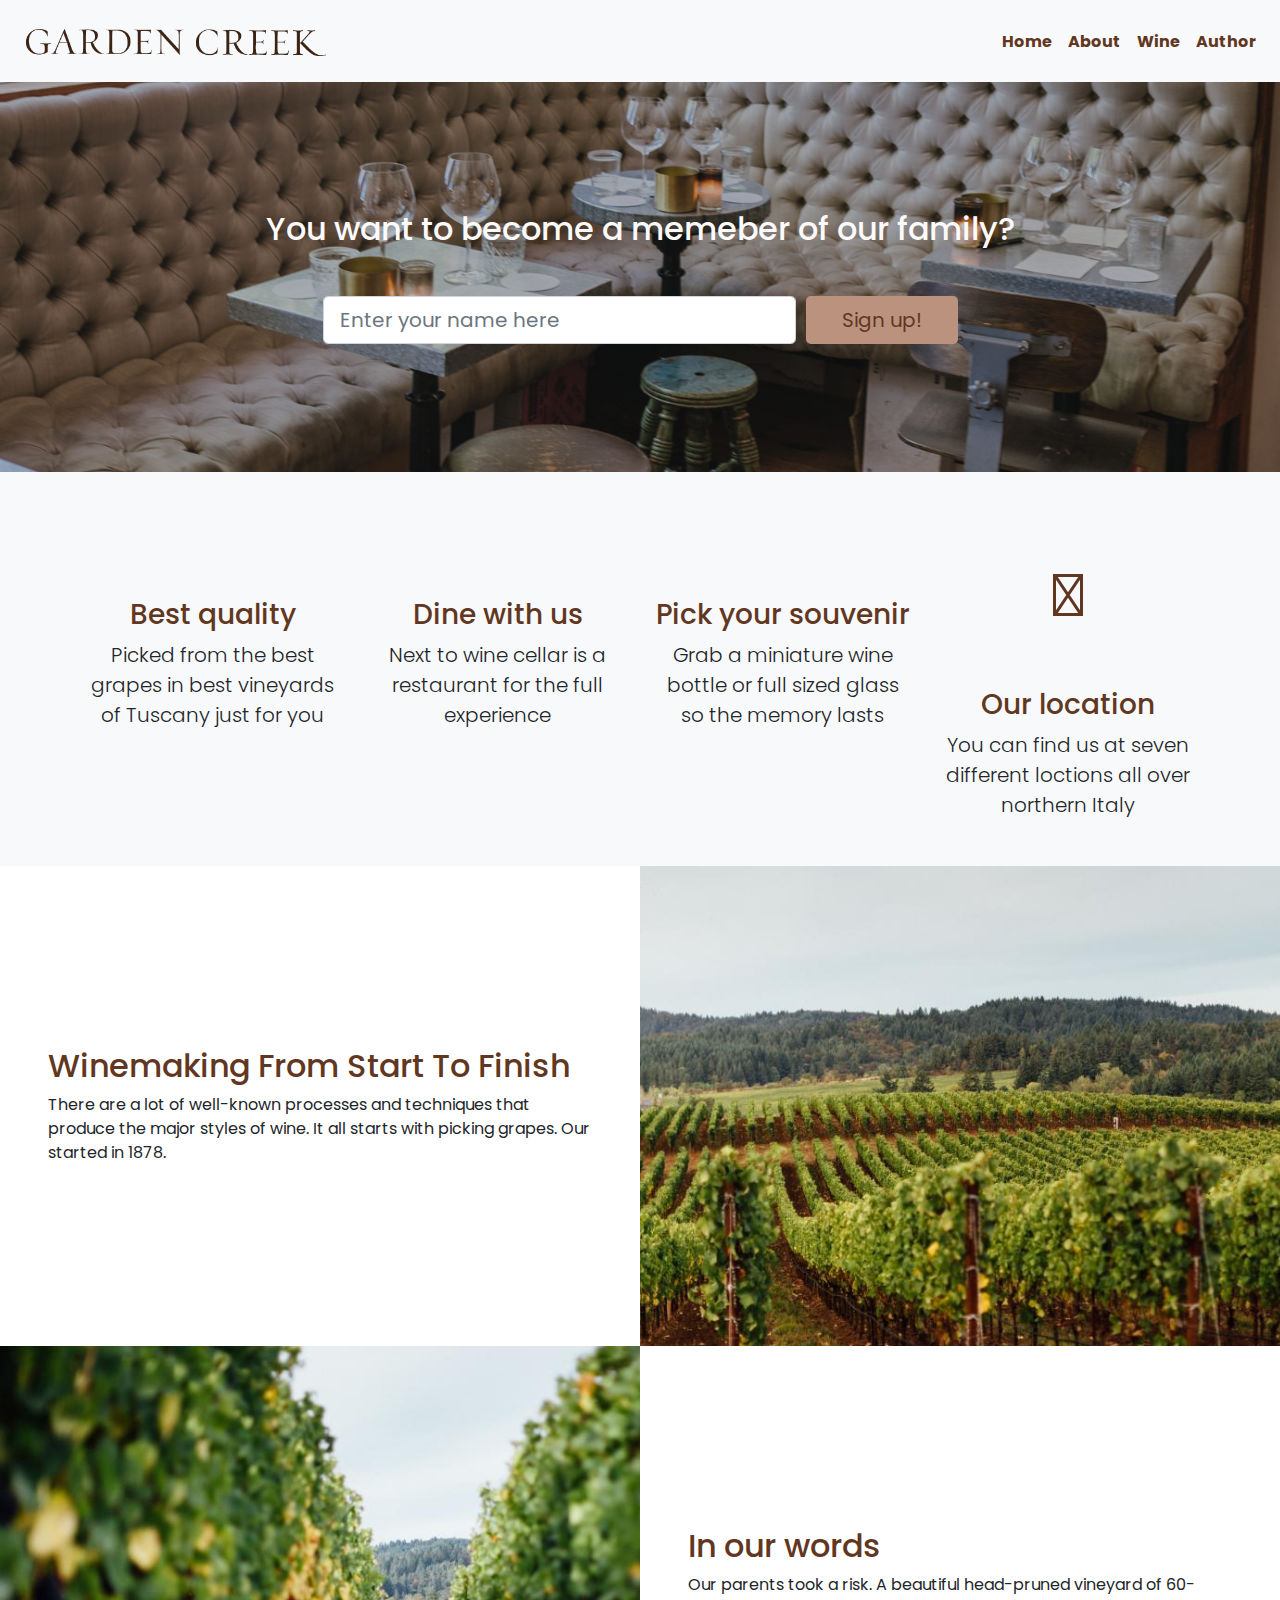
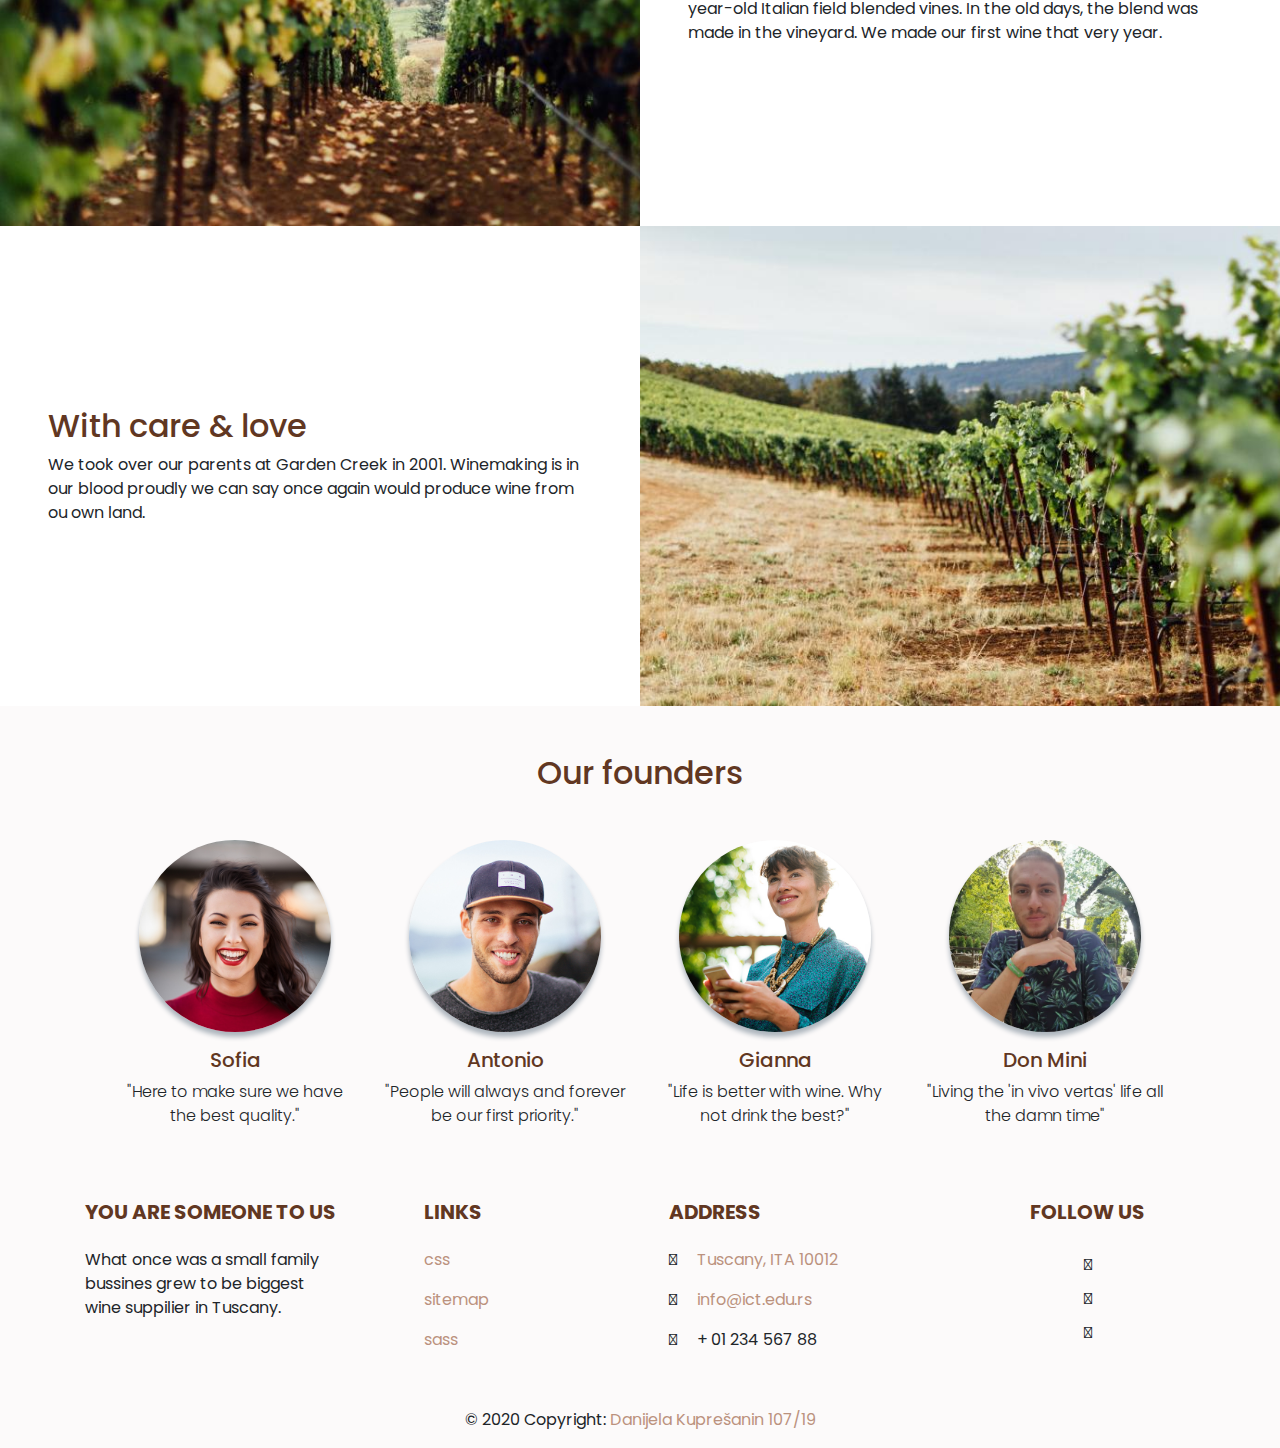
==== about.html @ efb23d02 "isuse hriste" ====
<!DOCTYPE html>
<html lang="en">
<head>
    <meta charset="UTF-8"/>
    <meta name="viewport" content="width=device-width, initial-scale=1.0"/>
    <meta http-equiv="X-UA-Compatible" content="ie=edge"/>
    <title>Gardencreek - About</title>
    <link rel="stylesheet" href="https://cdnjs.cloudflare.com/ajax/libs/font-awesome/4.7.0/css/font-awesome.min.css">
    <link rel="stylesheet" href="https://maxcdn.bootstrapcdn.com/bootstrap/4.0.0/css/bootstrap.min.css" integrity="sha384-Gn5384xqQ1aoWXA+058RXPxPg6fy4IWvTNh0E263XmFcJlSAwiGgFAW/dAiS6JXm" crossorigin="anonymous">
    <link rel="stylesheet" type="text/css" href="css/bootstrap.min.css"/>
    <link rel="stylesheet" type="text/css" href="css/style.css"/>
    <link rel="stylesheet" href="https://use.fontawesome.com/releases/v5.8.2/css/all.css" integrity="sha384-oS3vJWv+0UjzBfQzYUhtDYW+Pj2yciDJxpsK1OYPAYjqT085Qq/1cq5FLXAZQ7Ay" crossorigin="anonymous"/>
    <link rel="shortcut icon" href="img/icon.ico" type="image/ico">
    <meta name="description" content="Gardencreek vinery. You are someone to us."/>
    <meta name="keywords" content="Gardencreek, vinery, wine, grapes, vine"/>
    <meta name="author" content="Danijela Kuprešanin"/>
</head>
<body>
  <nav class="navbar navbar-expand-md navbar-light bg-light p-3">
      <a href="index.html" class="navbar-brand col-6"><img src="img/Blogo.png" class="img-fluid"  alt="Brown logo"></a>
      <button class="navbar-toggler" data-toggle="collapse" data-target="#navbarMenu">
          <span class="navbar-toggler-icon"></span>
      </button>
      <div class="collapse navbar-collapse" id="navbarMenu">
          <ul class="navbar-nav ml-auto">
              <li class="nav-item">
                  <a href="index.html" class="nav-link text-center">Home</a>
              </li>
              <li class="nav-item">
                  <a href="about.html" class="nav-link text-center">About</a>
              </li>
              <li class="nav-item">
                  <a href="wine.html" class="nav-link text-center">Wine</a>
              </li>
              
              <li class="nav-item">
                  <a href="author.html" class="nav-link text-center">Author</a>
              </li>
          </ul>
      </div>
  </nav>
  <header class="masthead text-center position-relative ">
    <div class="overlay h-100 w-100 position-absolute "></div>
    <div class="container">
      <div class="row">
        <div class="col-xl-9 mx-auto">
          <h1 class="mb-5">You want to become a memeber of our family? </h1>
        </div>
        <div class="col-md-10 col-lg-8 col-xl-7 mx-auto">
          <form>
            <div class="form-row">
              <div class="col-12 col-md-9 mb-2 mb-md-0">
                <input type="email" class="form-control form-control-lg" placeholder="Enter your name here">
              </div>
              <div class="col-12 col-md-3">
                <button type="button" class="btn btn-block btn-lg button-about" data-toggle="modal" data-target="#myModal" >Sign up!</button>
                <!-- The Modal -->
                <div class="modal fade" id="myModal">
                  <div class="modal-dialog">
                    <div class="modal-content">

                      <!-- Modal Header -->
                      <div class="modal-header">
                        <h4 class="modal-title">Fill the form</h4>
                        <button type="button" class="close" data-dismiss="modal">&times;</button>
                      </div>

                      <!-- Modal body -->
                      <div class="modal-body">
                        <div class="container">
                          <div class="row">
                              <div class="col-xl-12 col-xs-offset-3">
                                  <form id="contact-form" class="form" action="#" method="POST" role="form">
                                                                 
                                      <div class="form-group">
                                          <label class="form-label" for="email">Email</label>
                                          <input type="email" class="form-control" id="email" name="email" placeholder="Your Email" tabindex="1" required>
                                      </div>                            
                                      <div class="form-group">
                                          <label class="form-label" for="subject">Subject</label>
                                          <input type="text" class="form-control" id="subject" name="subject" placeholder="Subject" tabindex="2">
                                      </div>                            
                                      <div class="form-group">
                                          <label class="form-label" for="message">Message</label>
                                          <textarea rows="5" cols="50" name="message" class="form-control" id="message" placeholder="Message..." tabindex="3" required></textarea>                                 
                                      </div>
                                  </form>
                              </div>
                          </div>
                        </div>
                      </div>

                      <!-- Modal footer -->
                      <div class="modal-footer">
                        <button type="button" class="btn btn-danger" data-toggle="modal"><a class="sign" href="mailto:danijelakupresanin@yahoo.com">Send</a></button>
                      </div>

                    </div>
                  </div>
              </div>
              </div>
            </div>
          </form>
        </div>
      </div>
    </div>
  </header>

  <!-- Icons Grid -->
  <section class="features-icons bg-light text-center">
    <div class="container">
      <div class="row">
        <div class="col-lg-3 col-md-6 pb-3">
          <div class="features-icons-item mx-auto mb-5 mt-5 mb-lg-0  paddingbig">
            <div class="features-icons-icon d-flex">
                <i class="fas fa-wine-glass-alt m-auto"></i>
            </div>
            <h3 class="mt-5">Best quality</h3>
            <p class="lead mb-0">Picked from the best grapes in best vineyards of Tuscany just for you</p>
          </div>
        </div>
        <div class="col-lg-3 col-md-6 pb-3">
          <div class="features-icons-item mx-auto mb-5 mt-5 mb-lg-0 paddingbig">
            <div class="features-icons-icon d-flex">
                <i class="fas fa-utensils m-auto"></i>
            </div>
            <h3 class="mt-5">Dine with us</h3>
            <p class="lead mb-0">Next to wine cellar is a restaurant for the full experience</p>
          </div>
        </div>
        <div class="col-lg-3 col-md-6 pb-3">
          <div class="features-icons-item mx-auto mb-5 mt-5 mb-lg-0 paddingbig">
            <div class="features-icons-icon d-flex">
                <i class="fas fa-wine-bottle m-auto"></i>
            </div>
            <h3 class="mt-5">Pick your souvenir</h3>
            <p class="lead mb-0">Grab a miniature wine bottle or full sized glass so the memory lasts</p>
          </div>
        </div>
        <div class="col-lg-3 col-md-6 pb-3">
          <div class="features-icons-item mx-auto mb-5 mt-5 mb-lg-0 paddingbig">
            <div class="features-icons-icon d-flex text-center">
              <i class="fas fa-map-marker m-auto"></i>
            </div>
            <h3 class="mt-5">Our location</h3>
            <p class="lead mb-0">You can find us at seven different loctions all over northern Italy</p>
          </div>
        </div>
      </div>
    </div>
  </section>

  <!-- Image Showcases -->
  <section class="showcase">
    <div class="container-fluid">
      <div class="row">

        <div class="col-lg-6 order-lg-2 text-white showcase-img first-pic"></div>
        <div class="col-lg-6 order-lg-1 my-auto mx-auto showcase-text">
          <h2>Winemaking From Start To Finish</h2>
          <p class="mb-0">There are a lot of well-known processes and techniques that produce the major styles of wine. It all starts with picking grapes. Our started in 1878.</p>
        </div>
      </div>
      <div class="row">
        <div class="col-lg-6 text-white showcase-img second-pic"></div>
        <div class="col-lg-6 mx-auto my-auto showcase-text">
          <h2>In our words</h2>
          <p class="mb-0">Our parents took a risk. A beautiful head-pruned vineyard of 60-year-old Italian field blended vines. In the old days, the blend was made in the vineyard. We made our first wine that very year.</p>
        </div>
      </div>
      <div class="row">
        <div class="col-lg-6 order-lg-2 text-white showcase-img third-pic"></div>
        <div class="col-lg-6 order-lg-1 mx-auto  my-auto showcase-text">
          <h2>With care &amp; love</h2>
          <p class="mb-0">We took over our parents at Garden Creek in 2001. Winemaking is in our blood proudly we can say once again would produce wine from ou own land.</p>
        </div>
      </div>
    </div>
  </section>
  <!-- Creators -->
  <section class="creators text-center">
    <div class="container d-flex flex-wrap justify-content-around">
      <h2 class="mb-5 pt-5 col-12">Our founders</h2>
      <div class="row col-12">
        <div class="col-lg-3 col-md-6">
          <div class="creator-item mx-auto mb-5 mb-lg-0">
            <img class="img-fluid rounded-circle mb-3" src="img/testimonials-1.jpg" alt="Girl1">
            <h5>Sofia</h5>
            <p class="font-weight-light mb-3">"Here to make sure we have the best quality."</p>
          </div>
        </div>
        <div class="col-lg-3 col-md-6">
          <div class="creator-item mx-auto mb-5 mb-lg-0">
            <img class="img-fluid rounded-circle mb-3" src="img/testimonials-2.jpg" alt="Boy1">
            <h5>Antonio</h5>
            <p class="font-weight-light mb-3">"People will always and forever be our first priority."</p>
          </div>
        </div>
        <div class="col-lg-3 col-md-6">
          <div class="creator-item mx-auto mb-5 mb-lg-0">
            <img class="img-fluid rounded-circle mb-3" src="img/testimonials-3.jpg" alt="Girl2">
            <h5>Gianna</h5>
            <p class="font-weight-light mb-3">"Life is better with wine. Why not drink the best?"</p>
          </div>
        </div>
        <div class="col-lg-3 col-md-6">
          <div class="creator-item mx-auto mb-5 mb-lg-0">
            <img class="img-fluid rounded-circle mb-3" src="img/mini.jpg" alt="Boy2">
            <h5>Don Mini</h5>
            <p class="font-weight-light mb-3">"Living the 'in vivo vertas' life all the damn time"</p>
          </div>
        </div>
      </div>
    </div>
  </section>

 


   <!-- FOOTER -->
  <footer class="pt-4 ">

    <div class="container text-center text-md-left mt-2">
      <div class="row">
  
        <!-- Grid column -->
        <div class="col-md-4 col-lg-3 col-sm-6 mr-auto my-md-4 my-0 mt-4 mb-1">
  
          <!-- Content -->
          <h5 class="font-weight-bold text-uppercase mb-4">You are someone to us</h5>
          <p class="mt-2">What once was a small family bussines grew to be biggest wine suppilier in Tuscany.</p>
          <p class="d-block d-sm=block d-sm-none">You can contact us with the links on the right and find all our social media. Our community is growing every day, be part of it.</p>
  
        </div>
        <hr class="clearfix w-100 d-sm-none">

        <!-- Grid column -->
        <div class="col-md-2 col-lg-2 col-sm-3 mx-auto my-md-4 my-0 mt-4 mb-1">
  
          <!-- Links -->
          <h5 class="font-weight-bold text-uppercase mb-4">Links</h5>
  
          <ul class="list-unstyled">
            <li>
              <p>
                <a href="#!" target="_blank">css</a>
              </p>
            </li>
            <li>
              <p>
                <a href="#!"target="_blank">sitemap</a>
              </p>
            </li>
            <li>
              <p>
                <a href="#!"target="_blank">sass</a>
              </p>
            </li>
          </ul>
        </div>
        <hr class=" w-100 d-sm-none">
  
        <!-- Grid column -->
        <div class="col-md-4 col-lg-3 col-sm-5 mx-auto my-md-4 my-0 mt-4">
  
          <!-- Contact details -->
          <h5 class="font-weight-bold text-uppercase mb-4">Address</h5>
  
          <ul class="list-unstyled">
            <li class="footer-icons">
              <p>
                <i class="fas fa-home mr-3"></i> <a href="https://www.google.com/maps/place/%D0%92%D0%B8%D1%81%D0%BE%D0%BA%D0%B0+%D0%98%D0%A6%D0%A2+%D1%88%D0%BA%D0%BE%D0%BB%D0%B0/@44.8146247,20.48388,15z/data=!4m2!3m1!1s0x0:0xc17ed71f59ac4725?sa=X&ved=2ahUKEwjggsjPoaPrAhUGJBoKHYdPDIQQ_BIwDXoECA4QCA" target="_blank">Tuscany, ITA 10012  </a></p>
            </li>
            <li class="footer-icons">
              <p>
                <i class="fas fa-envelope mr-3"></i> <a href="mailto:info@ict.edu.rs">info@ict.edu.rs</a></p>
            </li>
            <li class="footer-icons">
              <p>
                <i class="fas fa-phone mr-3"></i> <tel>+ 01 234 567 88</tel></p>
            </li>
          </ul>
        </div>
        <hr class="w-100 d-sm-none">
  
        <!-- Grid column -->
        <div class="col-md-2 col-lg-2 col-sm-5 text-center mx-auto my-4">
  
          <!-- Social buttons -->
          <h5 class="font-weight-bold text-uppercase mb-4">Follow Us</h5>
          <ul class="soc">
          <li type="button" class="btn-floating">
            <i class="fab fa-facebook-f"></i>
          </li>
          <li type="button" class="btn-floating">
            <i class="fab fa-linkedin"><a href="https://www.linkedin.com/in/danijela-kupre%C5%A1anin-b985a01b6/" target="_blank"></a></i>
          </li>
          <li type="button" class="btn-floating">
            <i class="fab fa-instagram"></i>
          </li>
        </ul>
        </div>
      </div>
      <!-- Grid row -->
  
    </div>
    <div class="text-center py-3">© 2020 Copyright:
      <a href="https://daca234.github.io/portfolio/" target="_blank"> Danijela Kuprešanin 107/19</a>
    </div>
  </footer>

    <script src="https://code.jquery.com/jquery-3.3.1.slim.min.js" integrity="sha384-q8i/X+965DzO0rT7abK41JStQIAqVgRVzpbzo5smXKp4YfRvH+8abtTE1Pi6jizo" crossorigin="anonymous"></script>
    <script src="https://cdnjs.cloudflare.com/ajax/libs/popper.js/1.14.7/umd/popper.min.js" integrity="sha384-UO2eT0CpHqdSJQ6hJty5KVphtPhzWj9WO1clHTMGa3JDZwrnQq4sF86dIHNDz0W1" crossorigin="anonymous"></script>
    <script src="https://stackpath.bootstrapcdn.com/bootstrap/4.3.1/js/bootstrap.min.js" integrity="sha384-JjSmVgyd0p3pXB1rRibZUAYoIIy6OrQ6VrjIEaFf/nJGzIxFDsf4x0xIM+B07jRM" crossorigin="anonymous"></script>
</body>
</html>
---- css/style.css ----
@import url("https://fonts.googleapis.com/css2?family=Crimson+Text&display=swap");
@import url("https://fonts.googleapis.com/css2?family=Poppins:wght@300&display=swap");
* {
  margin: 0px;
  padding: 0px;
  scroll-behavior: smooth;
}

:root {
  font-size: 16px;
}

body {
  font-family: 'Poppins', sans-serif;
}

button, h1, h2, h3, h5, h6 footer {
  color: #613722;
}

footer {
  background-color: #fcfafa;
}

a {
  color: #bb927e;
}

a:hover {
  color: #613722;
}

.paddinglarge {
  padding: 100px 0px;
}

.padding-big {
  padding: 50px 0px;
}

.paddingbig {
  padding: 30px 0px;
}

.paddingsmall {
  padding: 10px 0px;
}

.navbar-brand {
  padding: 10px;
}

.navbar-brand img {
  width: 300px;
}

.navbar-nav a {
  color: #613722 !important;
}

.navbar-nav a:hover {
  font-style: italic;
  color: #bb927e !important;
  text-decoration: underline;
}

.nav-item {
  font-weight: bold;
}

.carousel-item:img {
  height: 300px !important;
}

.btn-floating {
  padding: 5px;
}

.btn-floating:hover {
  color: #696767;
}

.footer-icons:hover {
  color: #696767;
}

#about {
  color: #613722;
}

.buttons1 .btn {
  background-color: #bb927e;
  color: #fcfafa;
}

.buttons1 .btn:hover {
  background-color: #613722;
  color: #fcfafa;
}

.more {
  color: #fcfafa;
  background-image: url("../img/background.jpg");
  background-position: center;
  background-size: cover;
  background-repeat: no-repeat;
  background-attachment: fixed;
}

button .link {
  color: #fff;
}

.picture {
  background-image: url("../img/vinoo.jpg");
  background-size: cover;
  background-repeat: no-repeat;
  background-position: top;
  height: 500px;
}

.text-pic {
  font-family: 'Crimson Text', serif;
}

.title-h1 {
  font-size: 75px;
  -webkit-transform: rotate(-14deg);
          transform: rotate(-14deg);
  color: #bb927e;
}

header.masthead {
  background-color: #343a40;
  background: url("../img/slider.jpg") no-repeat center;
  background-size: cover;
  padding-top: 8rem;
  padding-bottom: 8rem;
}

header.masthead .overlay {
  background-color: #212529;
  top: 0;
  left: 0;
  opacity: 0.3;
}

header.masthead h1 {
  font-size: 2rem;
  color: #fcfafa;
}

.button-about {
  background-color: #bb927e;
  color: #613722;
}

.button-about:hover {
  background-color: #613722;
  color: #bb927e;
}

.features-icons-icon {
  font-size: 60px;
  color: #613722;
}

.showcase .showcase-text {
  padding: 3rem;
}

.showcase .showcase-img {
  min-height: 30rem;
  background-size: cover;
}

.first-pic {
  background-image: url("../img/winejards.jpg");
}

.second-pic {
  background-image: url("../img/krozsljivike.jpg");
}

.third-pic {
  background-image: url("../img/ilivade.jpg");
}

.creators {
  background-color: #fcfafa;
}

.creators .creator-item img {
  max-width: 12rem;
  -webkit-box-shadow: 0px 5px 5px 0px #adb5bd;
          box-shadow: 0px 5px 5px 0px #adb5bd;
}

.sign {
  color: #fff !important;
}

@media screen and (max-width: 768px) {
  .column img {
    -webkit-filter: grayscale(0) brightness(1);
            filter: grayscale(0) brightness(1);
  }
  header.masthead {
    padding-top: 15px;
    padding-bottom: 15px;
  }
  header.masthead h1 {
    font-size: 40px;
  }
}

@media screen and (max-width: 576px) {
  .title-h1 {
    margin-left: -15px;
    font-size: 65px;
  }
  .testimonials .testimonial-item img {
    max-width: 20px;
  }
  .crno {
    height: auto;
  }
}

.valign-wrapper {
  -ms-flex-wrap: wrap;
      flex-wrap: wrap;
}

.crno img {
  background-color: black;
  height: 400px;
}

.roze {
  background-color: #bb927e;
}

nav {
  line-height: normal;
  height: auto;
}

nav .nav-wrapper {
  display: -webkit-box;
  display: -ms-flexbox;
  display: flex;
  -webkit-box-pack: justify;
      -ms-flex-pack: justify;
          justify-content: space-between;
  -webkit-box-align: center;
      -ms-flex-align: center;
          align-items: center;
  color: #613722;
  padding: 1rem;
  width: 100%;
}

nav .nav-wrapper .brand-logo {
  position: relative;
}

nav .nav-wrapper .brand-logo img {
  width: 300px;
}

@media (max-width: 600px) {
  nav .nav-wrapper .brand-logo img {
    max-width: 80%;
  }
}

nav .nav-wrapper ul a {
  font-weight: 700;
  color: #613722;
}

nav .nav-wrapper ul a:hover {
  background-color: transparent;
  font-style: italic;
  text-decoration: underline;
  color: #bb927e;
}

.nav-bar-m {
  background-color: #fcfafa;
}

#main {
  margin: 20px 0;
  -ms-flex-pack: distribute;
      justify-content: space-around;
}

#main .col {
  margin: 0;
}

#main #text-right {
  -webkit-clip-path: polygon(0% 0%, 100% 0, 100% 80%, 50% 100%, 0 80%);
          clip-path: polygon(0% 0%, 100% 0, 100% 80%, 50% 100%, 0 80%);
  padding: 80px 30px 100px 30px;
}

.portfolio {
  color: #613722;
  font-style: italic;
  text-decoration: underline;
}

.mt-30px {
  margin-top: 30px !important;
}

#mat-footer .row {
  -webkit-box-pack: justify;
      -ms-flex-pack: justify;
          justify-content: space-between;
}

#mat-footer .row .col {
  margin: 0px;
}

@media screen and (max-width: 992px) {
  .title-h1 {
    transform: rotate(0deg) !important;
    -webkit-transform: rotate(0deg) !important;
    color: #613722;
  }
  .features-icons-item {
    padding-top: 0px;
    margin-top: 0px;
  }
  .creators .creator-item img {
    max-width: 20rem;
  }
}
/*# sourceMappingURL=style.css.map */
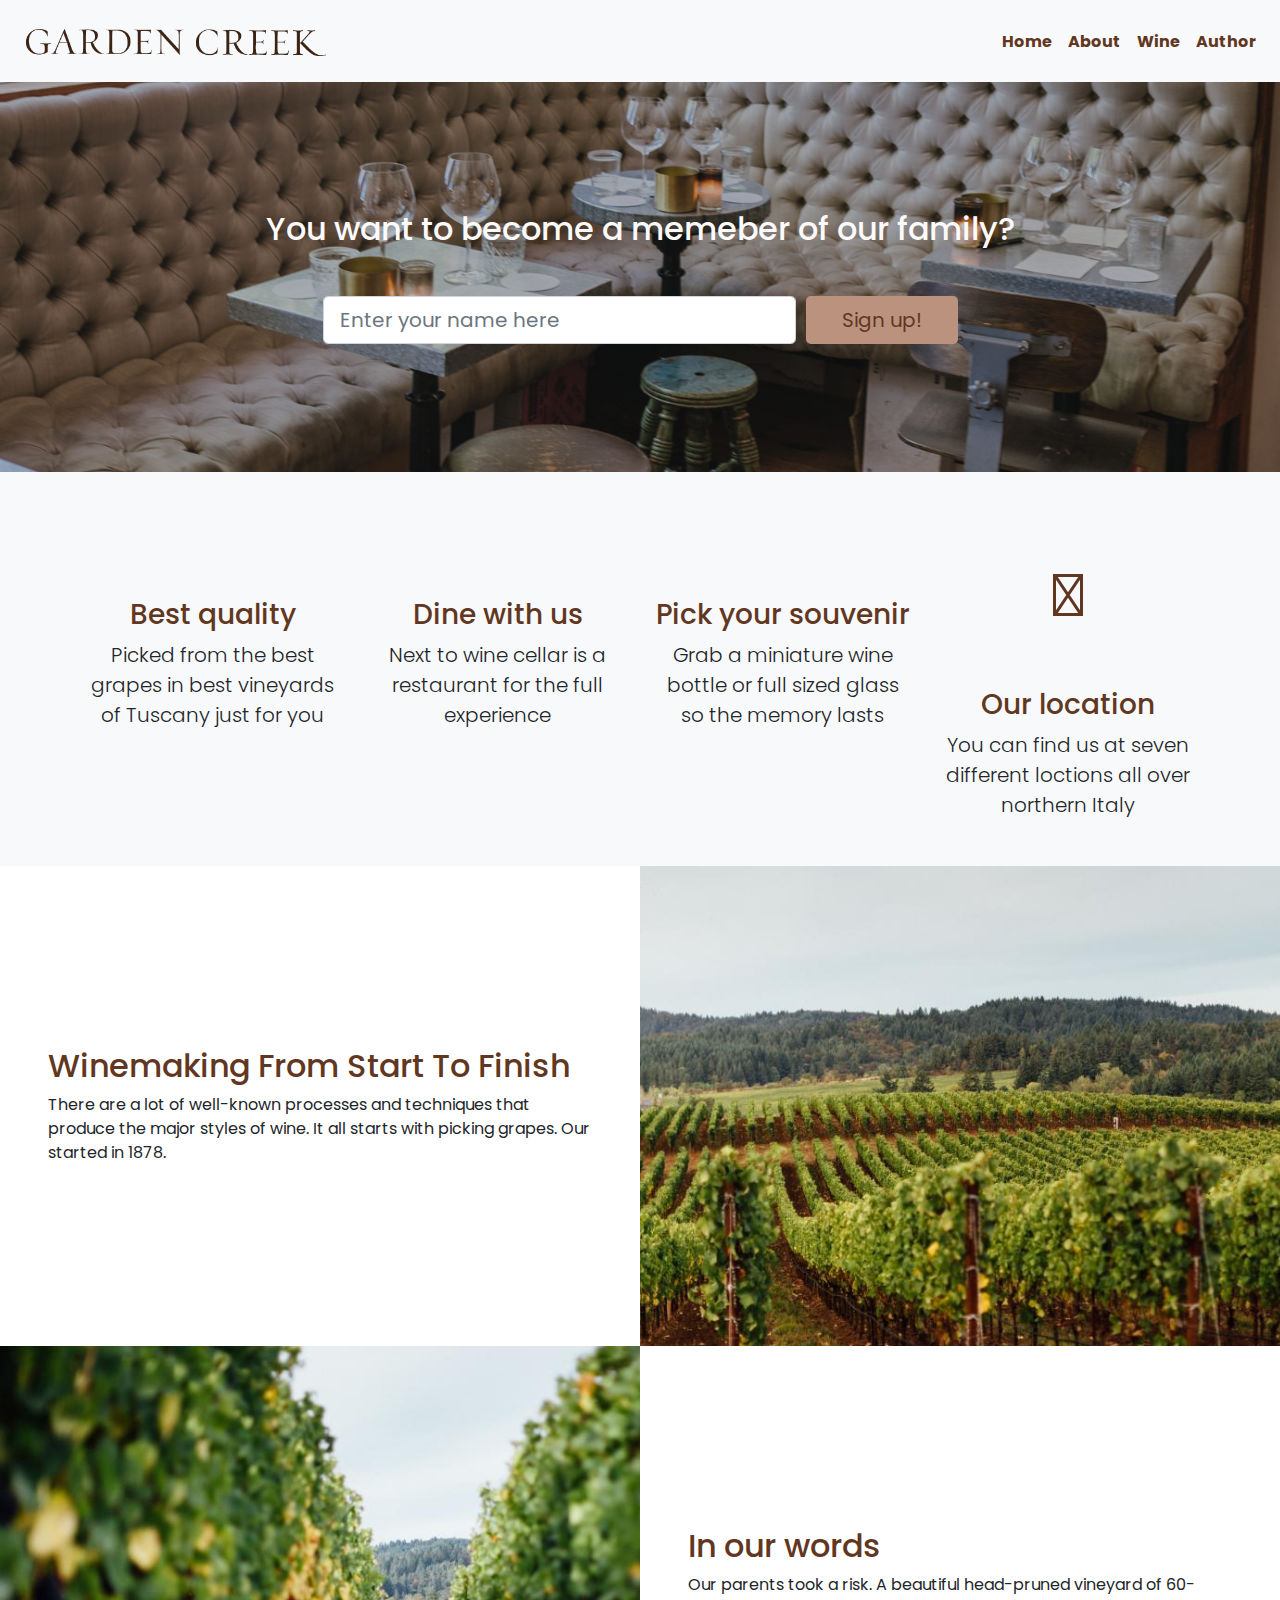
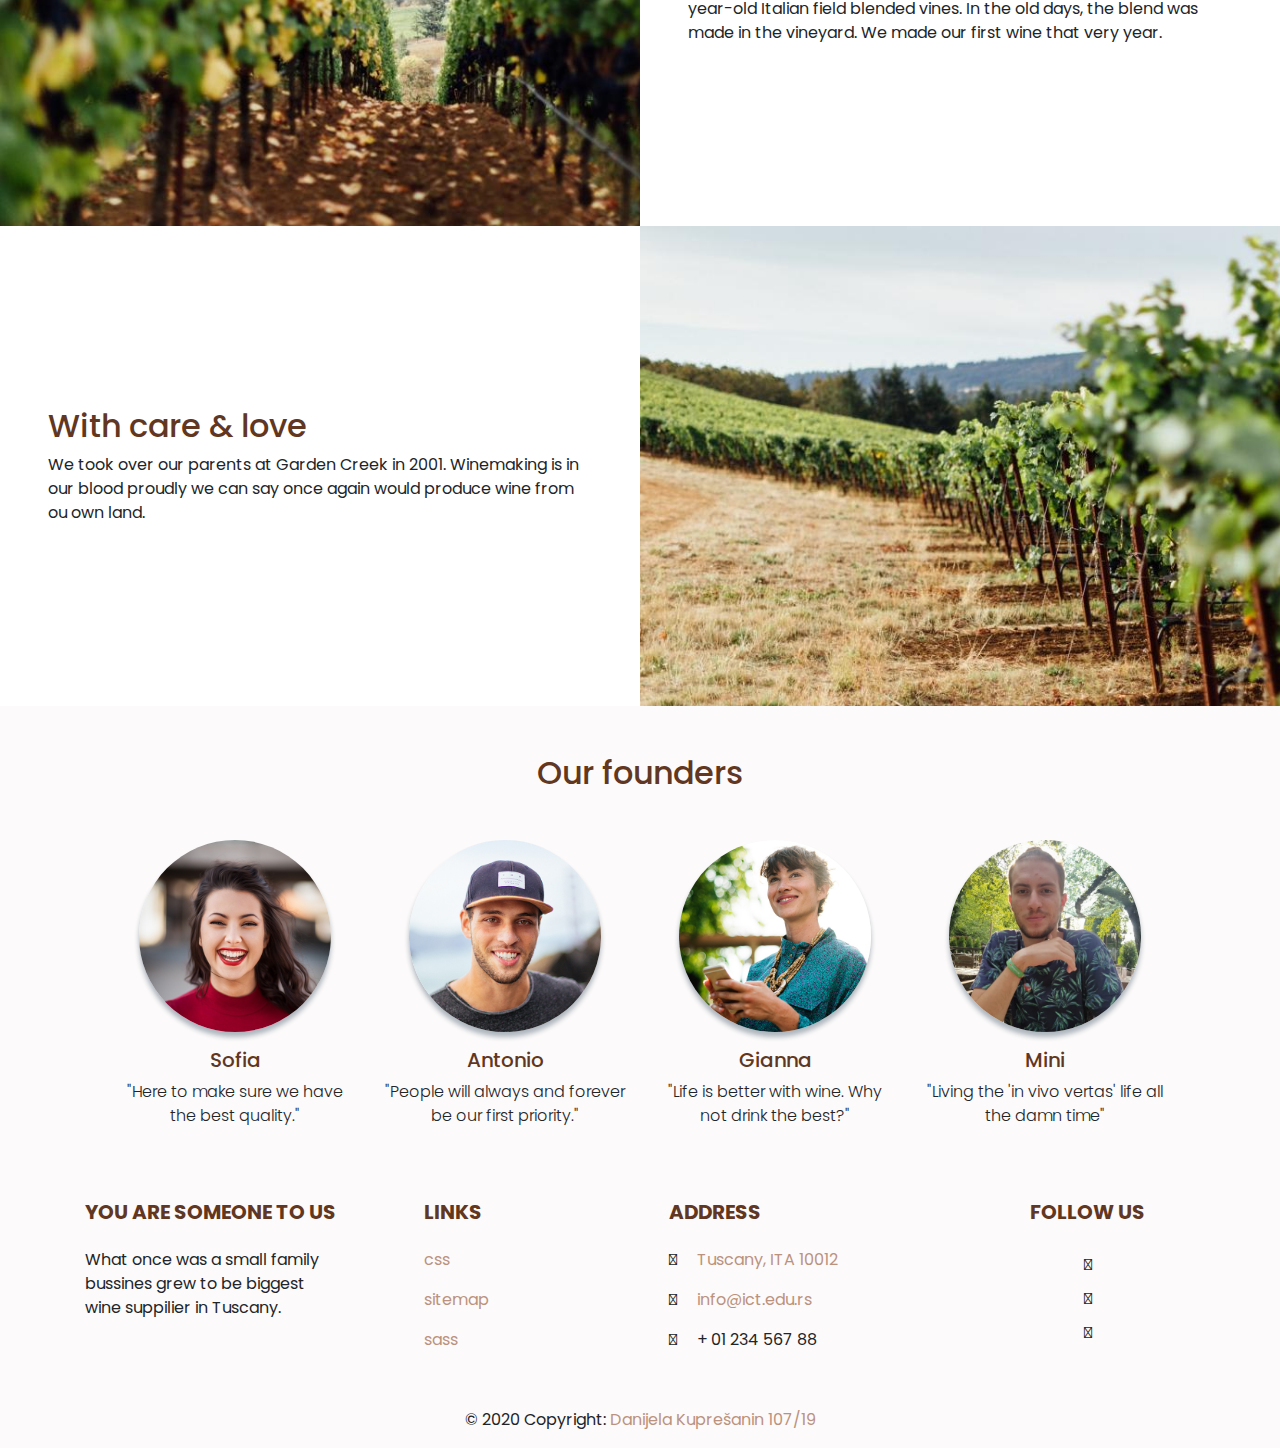
==== commit c5cce66c: "modali" ====
--- a/about.html
+++ b/about.html
@@ -53,9 +53,9 @@
                 <input type="email" class="form-control form-control-lg" placeholder="Enter your name here">
               </div>
               <div class="col-12 col-md-3">
-                <button type="button" class="btn btn-block btn-lg button-about" data-toggle="modal" data-target="#myModal" >Sign up!</button>
+                <button type="button" class="btn btn-block btn-lg button-about" data-toggle="modal" data-target="#Modal" >Sign up!</button>
                 <!-- The Modal -->
-                <div class="modal fade" id="myModal">
+                <div class="modal fade" id="Modal">
                   <div class="modal-dialog">
                     <div class="modal-content">
 
@@ -184,29 +184,29 @@
       <div class="row col-12">
         <div class="col-lg-3 col-md-6">
           <div class="creator-item mx-auto mb-5 mb-lg-0">
-            <img class="img-fluid rounded-circle mb-3" src="img/testimonials-1.jpg" alt="Girl1">
+            <img class="img-fluid rounded-circle mb-3" src="img/girl1.jpg" alt="Girl1">
             <h5>Sofia</h5>
             <p class="font-weight-light mb-3">"Here to make sure we have the best quality."</p>
           </div>
         </div>
         <div class="col-lg-3 col-md-6">
           <div class="creator-item mx-auto mb-5 mb-lg-0">
-            <img class="img-fluid rounded-circle mb-3" src="img/testimonials-2.jpg" alt="Boy1">
+            <img class="img-fluid rounded-circle mb-3" src="img/boy1.jpg" alt="Boy1">
             <h5>Antonio</h5>
             <p class="font-weight-light mb-3">"People will always and forever be our first priority."</p>
           </div>
         </div>
         <div class="col-lg-3 col-md-6">
           <div class="creator-item mx-auto mb-5 mb-lg-0">
-            <img class="img-fluid rounded-circle mb-3" src="img/testimonials-3.jpg" alt="Girl2">
+            <img class="img-fluid rounded-circle mb-3" src="img/girl2.jpg" alt="Girl2">
             <h5>Gianna</h5>
             <p class="font-weight-light mb-3">"Life is better with wine. Why not drink the best?"</p>
           </div>
         </div>
         <div class="col-lg-3 col-md-6">
           <div class="creator-item mx-auto mb-5 mb-lg-0">
-            <img class="img-fluid rounded-circle mb-3" src="img/mini.jpg" alt="Boy2">
-            <h5>Don Mini</h5>
+            <img class="img-fluid rounded-circle mb-3" src="img/boy2.jpg" alt="Boy2">
+            <h5>Mini</h5>
             <p class="font-weight-light mb-3">"Living the 'in vivo vertas' life all the damn time"</p>
           </div>
         </div>
@@ -248,7 +248,7 @@
             </li>
             <li>
               <p>
-                <a href="#!"target="_blank">sitemap</a>
+                <a href="sitemap.xml"target="_blank">sitemap</a>
               </p>
             </li>
             <li>
--- a/css/style.css
+++ b/css/style.css
@@ -112,7 +112,7 @@
 }
 
 .picture {
-  background-image: url("../img/vinoo.jpg");
+  background-image: url("../img/wine.jpg");
   background-size: cover;
   background-repeat: no-repeat;
   background-position: top;
@@ -128,6 +128,30 @@
   -webkit-transform: rotate(-14deg);
           transform: rotate(-14deg);
   color: #bb927e;
+}
+
+.color-name-red {
+  color: #d82e2e;
+}
+
+.color-name-red:hover {
+  color: #990000;
+}
+
+.color-name-white {
+  color: #84b960;
+}
+
+.color-name-white:hover {
+  color: #6A9A4A;
+}
+
+.color-name-rose {
+  color: #E17474;
+}
+
+.color-name-rose:hover {
+  color: #944F4F;
 }
 
 header.masthead {
@@ -175,15 +199,15 @@
 }
 
 .first-pic {
-  background-image: url("../img/winejards.jpg");
+  background-image: url("../img/wineyards.jpg");
 }
 
 .second-pic {
-  background-image: url("../img/krozsljivike.jpg");
+  background-image: url("../img/vine.jpg");
 }
 
 .third-pic {
-  background-image: url("../img/ilivade.jpg");
+  background-image: url("../img/winefield.jpg");
 }
 
 .creators {
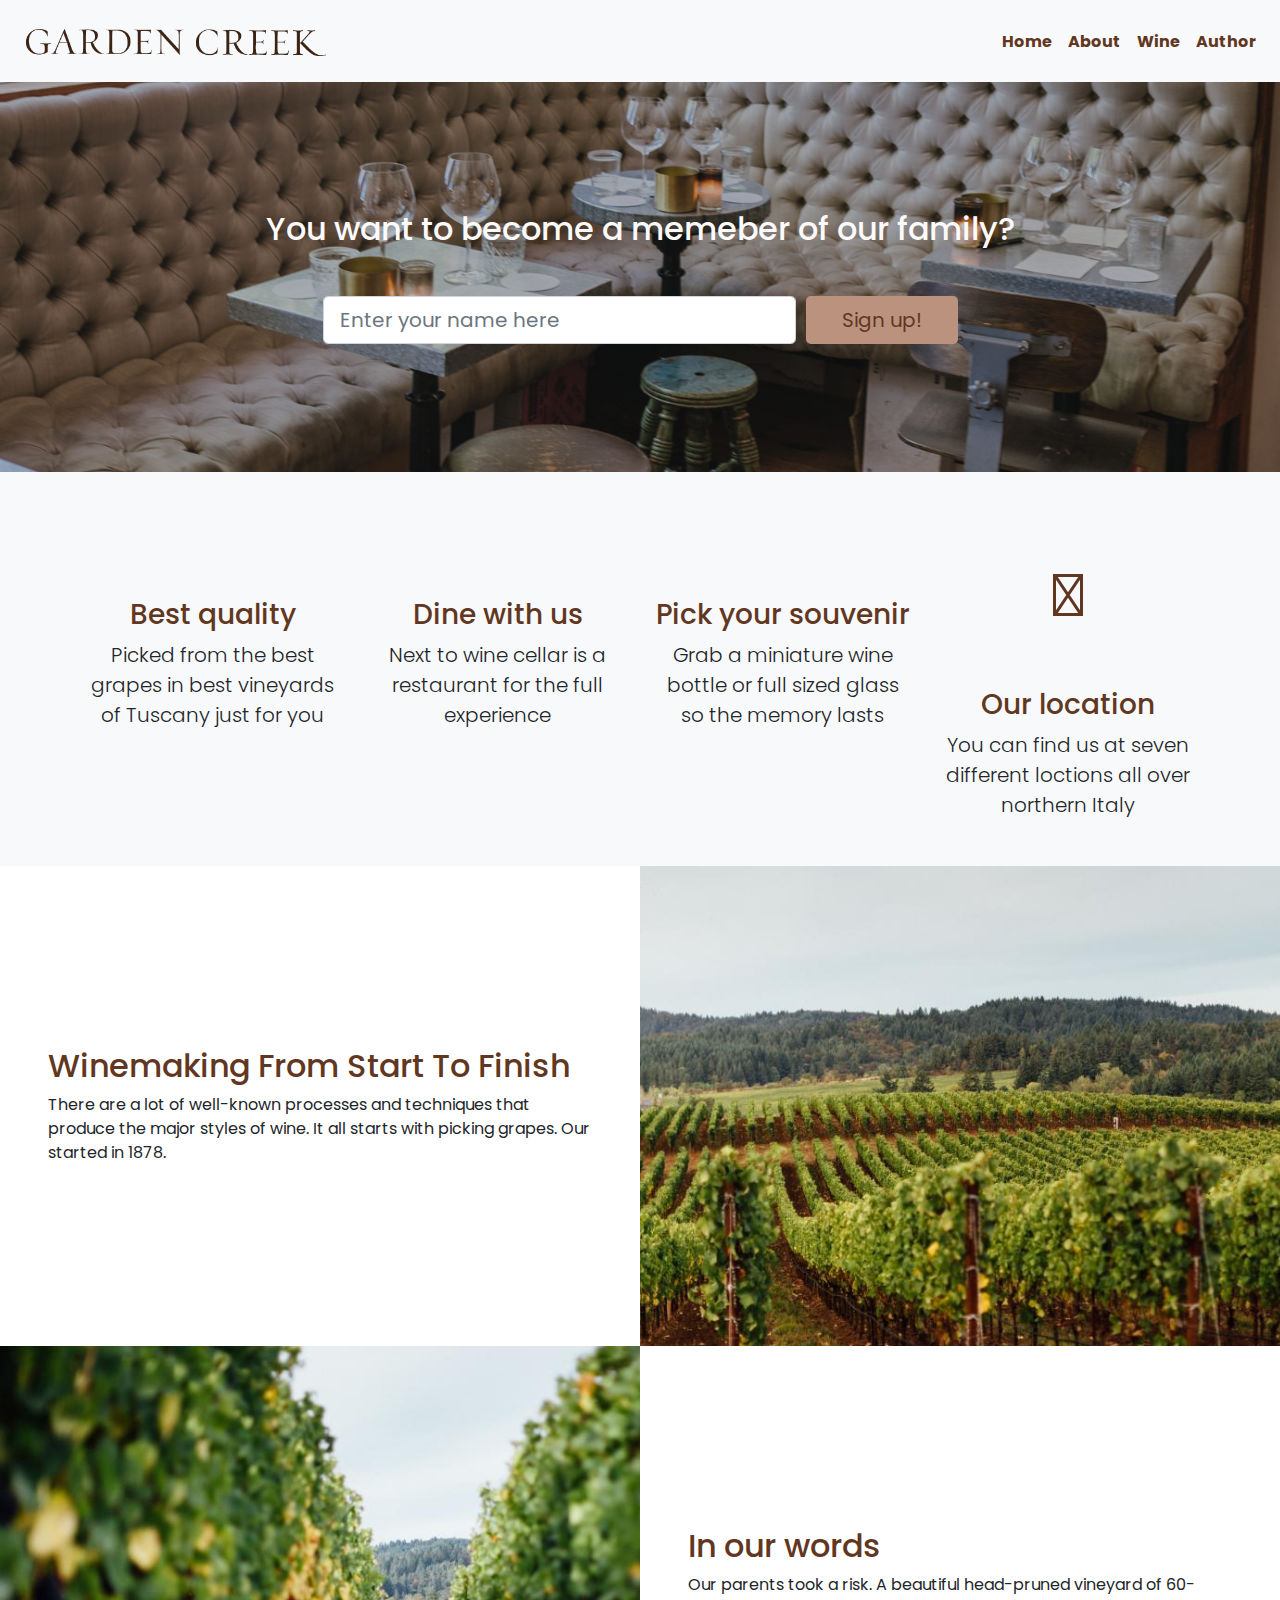
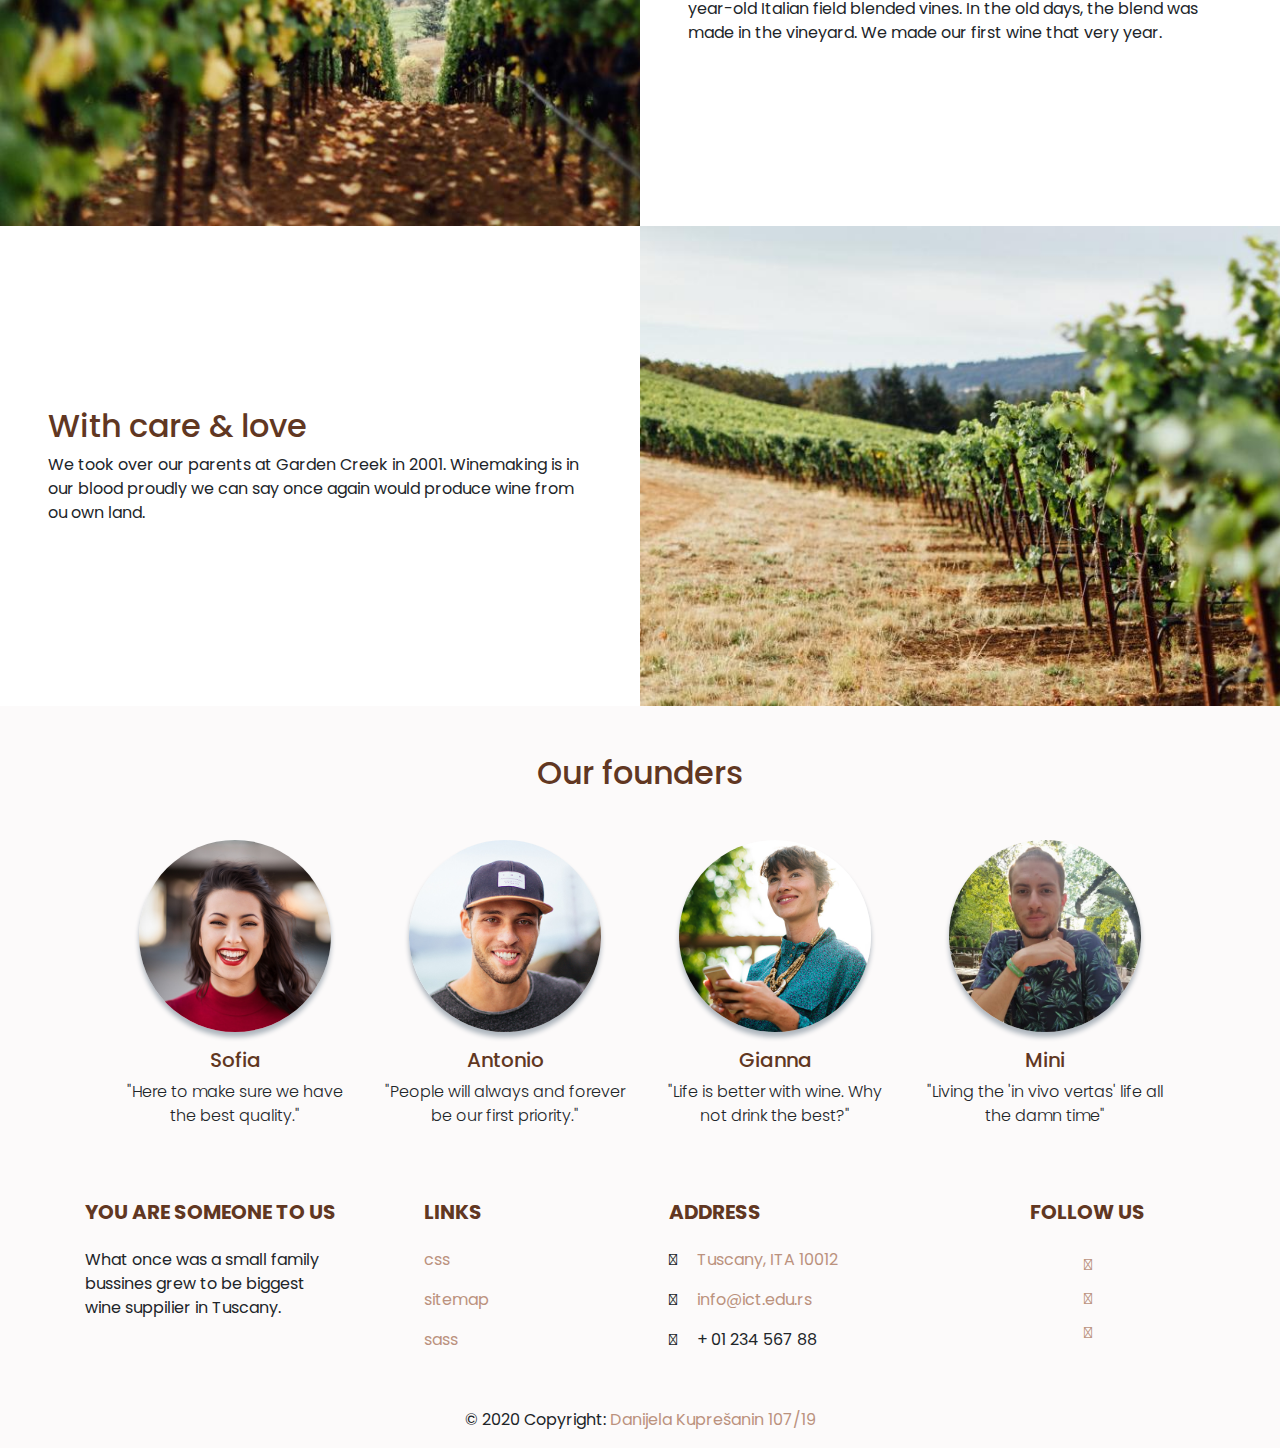
==== commit 8a97bf57: "g" ====
--- a/about.html
+++ b/about.html
@@ -289,15 +289,15 @@
           <!-- Social buttons -->
           <h5 class="font-weight-bold text-uppercase mb-4">Follow Us</h5>
           <ul class="soc">
-          <li type="button" class="btn-floating">
-            <i class="fab fa-facebook-f"></i>
-          </li>
-          <li type="button" class="btn-floating">
-            <i class="fab fa-linkedin"><a href="https://www.linkedin.com/in/danijela-kupre%C5%A1anin-b985a01b6/" target="_blank"></a></i>
-          </li>
-          <li type="button" class="btn-floating">
-            <i class="fab fa-instagram"></i>
-          </li>
+            <li type="button" class="btn-floating">
+              <a href="https://www.facebook.com/daca345" target="_blank"><i class="fab fa-facebook-f"></i></a>
+            </li>
+            <li type="button" class="btn-floating">
+              <a href="https://www.linkedin.com/in/danijela-kupre%C5%A1anin-b985a01b6/" target="_blank"><i class="fab fa-linkedin"></i></a>
+            </li>
+            <li type="button" class="btn-floating">
+              <a href="https://www.instagram.com/daca234/" target="_blank"><i class="fab fa-instagram"></i></a>
+            </li>
         </ul>
         </div>
       </div>
